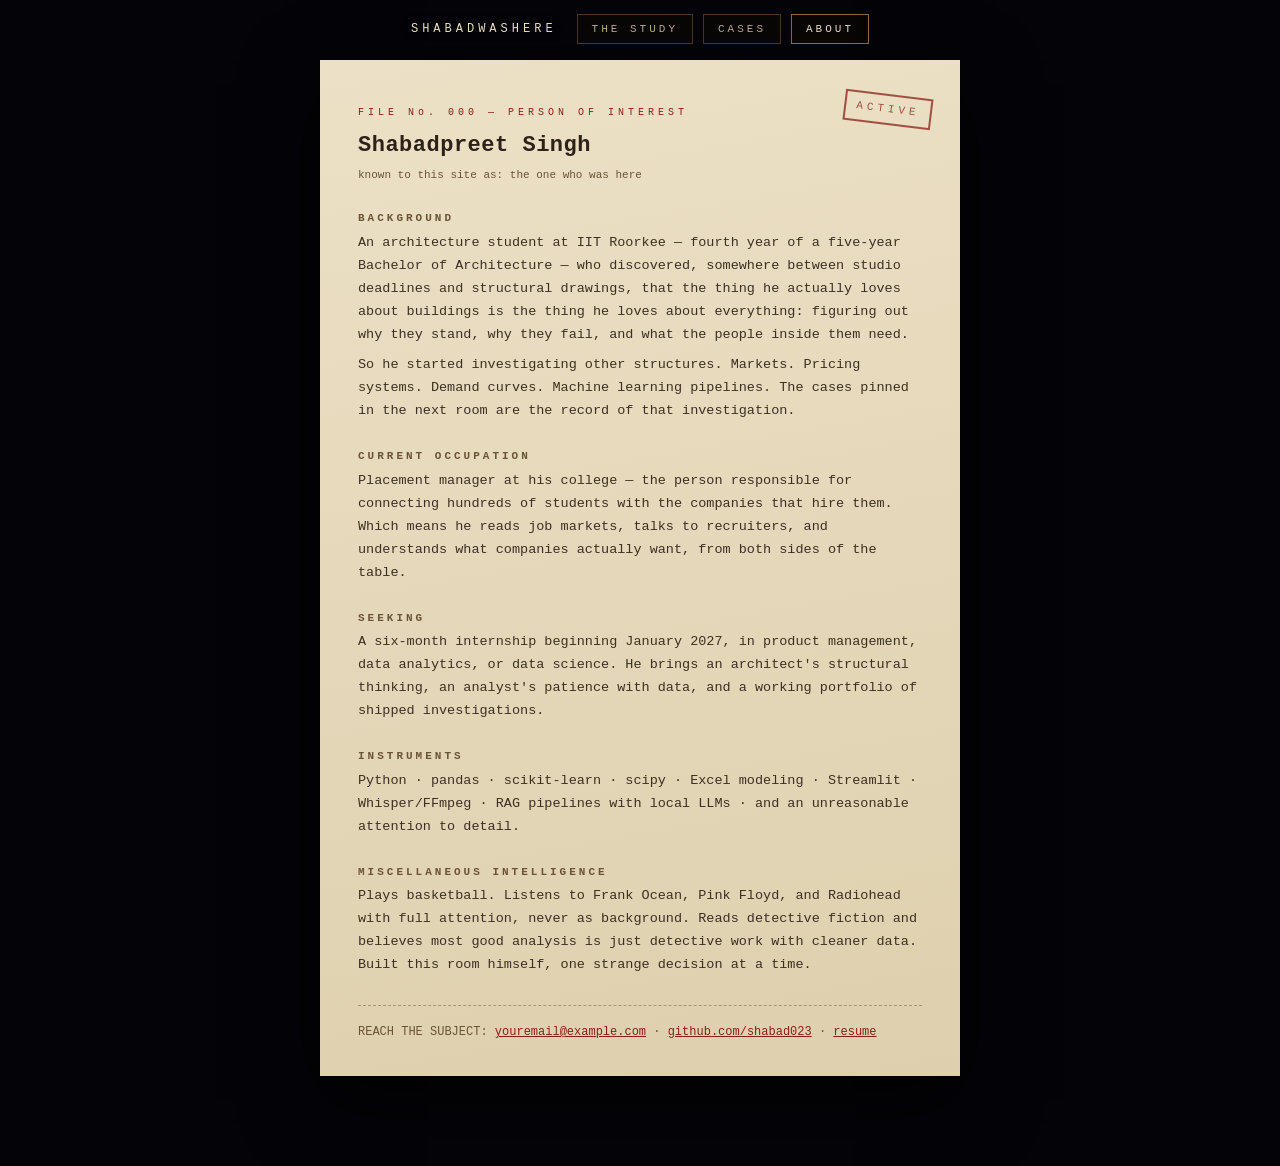
==== about.html @ fcd21586 "Added 2 pages" ====
<!DOCTYPE html>
<html lang="en">
<head>
<meta charset="UTF-8">
<title>about — shabadwashere</title>
<meta name="viewport" content="width=device-width, initial-scale=1.0">
<style>
  * { margin: 0; padding: 0; box-sizing: border-box;
      cursor: url('magnifier.png') 12 12, auto; }
  html, body {
    min-height: 100%;
    background: #040308;
    font-family: 'Courier New', monospace;
    color: #b9a890;
  }
  body { padding: 60px 16px 90px; display: flex; justify-content: center; }

  /* ---- NAV ---- */
    .nav {
    position: fixed;
    top: 14px; left: 50%;
    transform: translateX(-50%);
    z-index: 20;
    display: flex; gap: 10px;
    align-items: center;
  }
  .wordmark {
    font-size: 12px; letter-spacing: 4px;
    color: #e8dcc0;
    padding: 8px 10px 8px 0;
    text-shadow: 0 0 8px #000;
    white-space: nowrap;
  }
  .nav-link {
    font-family: 'Courier New', monospace;
    font-size: 11px; letter-spacing: 3px;
    color: #b9a890;
    background: rgba(10,7,5,0.72);
    border: 1px solid #4a3526;
    padding: 8px 14px;
    text-decoration: none;
    display: inline-block;
    transition: color 0.25s ease, border-color 0.25s ease;
  }
  .nav-link:hover { color: #e8dcc0; border-color: #8a6a48; }
  .nav-link.current { color: #e8dcc0; border-color: #8a6a48; }

  /* ---- THE DOSSIER ---- */
  .dossier {
    position: relative;
    width: min(94vw, 640px);
    background: linear-gradient(170deg, #ece0c6 0%, #ded0ae 100%);
    color: #2c2218;
    padding: 44px 38px 34px;
    box-shadow: 0 24px 70px rgba(0,0,0,0.85);
    font-size: 13.5px;
    line-height: 1.7;
  }
  .dossier .file-no { font-size: 10px; letter-spacing: 4px; color: #8a2018; }
  .dossier h1 { font-size: 22px; margin: 6px 0 2px; letter-spacing: 0.5px; }
  .dossier .alias { font-size: 11px; color: #6a5436; margin-bottom: 4px; }
  .dossier .stamp {
    position: absolute; top: 34px; right: 28px;
    font-size: 11px; letter-spacing: 4px;
    color: #8a2018; border: 2px solid #8a2018;
    padding: 4px 10px; transform: rotate(7deg); opacity: 0.75;
  }
  .dossier h4 {
    margin: 24px 0 4px;
    font-size: 11px; letter-spacing: 3px;
    color: #6a5436;
  }
  .dossier p { color: #3c3022; margin-bottom: 8px; }
  .dossier .contact {
    margin-top: 28px; padding-top: 16px;
    border-top: 1px dashed #a89674;
    font-size: 12px; color: #6a5436;
  }
  .dossier .contact a { color: #8a2018; }
</style>
</head>
<body>

<div class="dossier">
  <div class="file-no">FILE No. 000 — PERSON OF INTEREST</div>
  <h1>Shabadpreet Singh</h1>
  <div class="alias">known to this site as: the one who was here</div>
  <div class="stamp">ACTIVE</div>

  <h4>BACKGROUND</h4>
  <p>An architecture student at IIT Roorkee — fourth year of a five-year Bachelor of Architecture — who discovered, somewhere between studio deadlines and structural drawings, that the thing he actually loves about buildings is the thing he loves about everything: figuring out why they stand, why they fail, and what the people inside them need.</p>
  <p>So he started investigating other structures. Markets. Pricing systems. Demand curves. Machine learning pipelines. The cases pinned in the next room are the record of that investigation.</p>

  <h4>CURRENT OCCUPATION</h4>
  <p>Placement manager at his college — the person responsible for connecting hundreds of students with the companies that hire them. Which means he reads job markets, talks to recruiters, and understands what companies actually want, from both sides of the table.</p>

  <h4>SEEKING</h4>
  <p>A six-month internship beginning January 2027, in product management, data analytics, or data science. He brings an architect's structural thinking, an analyst's patience with data, and a working portfolio of shipped investigations.</p>

  <h4>INSTRUMENTS</h4>
  <p>Python · pandas · scikit-learn · scipy · Excel modeling · Streamlit · Whisper/FFmpeg · RAG pipelines with local LLMs · and an unreasonable attention to detail.</p>

  <h4>MISCELLANEOUS INTELLIGENCE</h4>
  <p>Plays basketball. Listens to Frank Ocean, Pink Floyd, and Radiohead with full attention, never as background. Reads detective fiction and believes most good analysis is just detective work with cleaner data. Built this room himself, one strange decision at a time.</p>

  <div class="contact">
    REACH THE SUBJECT:
    <a href="mailto:youremail@example.com">youremail@example.com</a> ·
    <a href="https://github.com/shabad023" target="_blank" rel="noopener">github.com/shabad023</a> ·
    <a href="resume.pdf" target="_blank" rel="noopener">resume</a>
  </div>
</div>

<div class="nav">
  <span class="wordmark">SHABADWASHERE</span>
  <a class="nav-link" href="index.html">THE STUDY</a>
  <a class="nav-link" href="cases.html">CASES</a>
  <a class="nav-link current" href="about.html">ABOUT</a>
</div>

</body>
</html>
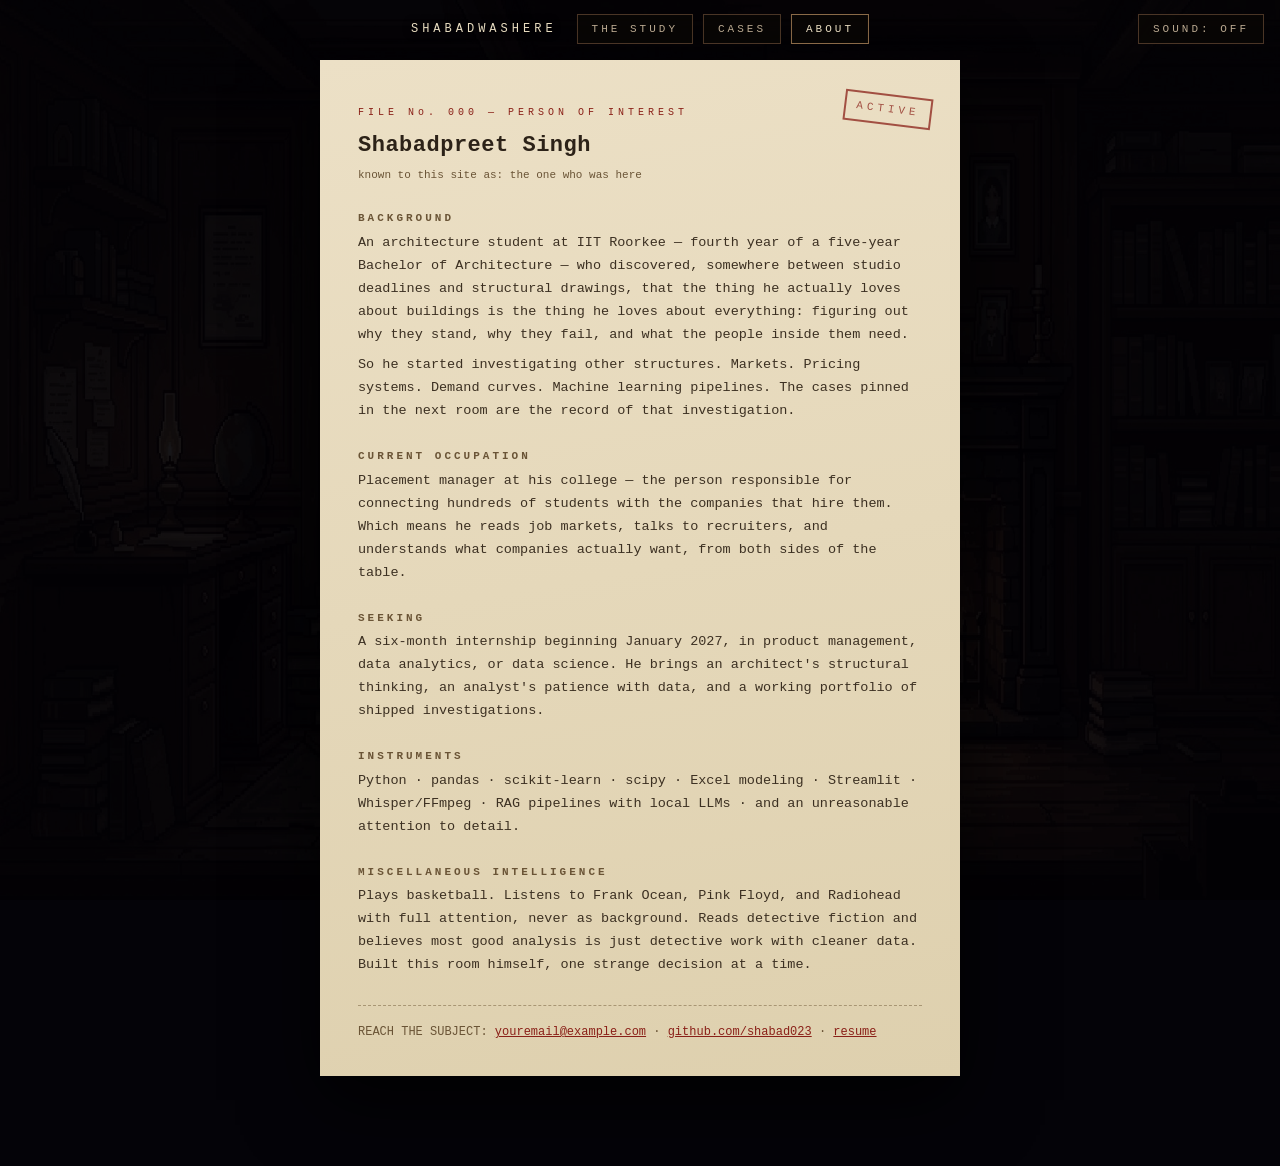
==== commit 46624c0d: "Will understand before proceeding forward" ====
--- a/about.html
+++ b/about.html
@@ -4,6 +4,7 @@
 <meta charset="UTF-8">
 <title>about — shabadwashere</title>
 <meta name="viewport" content="width=device-width, initial-scale=1.0">
+<link rel="stylesheet" href="room.css">
 <style>
   * { margin: 0; padding: 0; box-sizing: border-box;
       cursor: url('magnifier.png') 12 12, auto; }
@@ -13,10 +14,17 @@
     font-family: 'Courier New', monospace;
     color: #b9a890;
   }
-  body { padding: 60px 16px 90px; display: flex; justify-content: center; }
+  .page {
+    position: relative;
+    z-index: 2;
+    min-height: 100vh;
+    padding: 60px 16px 90px;
+    display: flex;
+    justify-content: center;
+  }
 
   /* ---- NAV ---- */
-    .nav {
+  .nav {
     position: fixed;
     top: 14px; left: 50%;
     transform: translateX(-50%);
@@ -31,11 +39,21 @@
     text-shadow: 0 0 8px #000;
     white-space: nowrap;
   }
+  .sound-nav {
+    position: fixed;
+    top: 14px; right: 16px;
+    z-index: 20;
+  }
+  .sound-nav .nav-link {
+    appearance: none;
+    -webkit-appearance: none;
+    cursor: url('magnifier.png') 12 12, auto;
+  }
   .nav-link {
     font-family: 'Courier New', monospace;
     font-size: 11px; letter-spacing: 3px;
     color: #b9a890;
-    background: rgba(10,7,5,0.72);
+    background: rgba(10, 7, 5, 0.72);
     border: 1px solid #4a3526;
     padding: 8px 14px;
     text-decoration: none;
@@ -49,6 +67,7 @@
   .dossier {
     position: relative;
     width: min(94vw, 640px);
+    height: fit-content;
     background: linear-gradient(170deg, #ece0c6 0%, #ded0ae 100%);
     color: #2c2218;
     padding: 44px 38px 34px;
@@ -81,36 +100,16 @@
 </head>
 <body>
 
-<div class="dossier">
-  <div class="file-no">FILE No. 000 — PERSON OF INTEREST</div>
-  <h1>Shabadpreet Singh</h1>
-  <div class="alias">known to this site as: the one who was here</div>
-  <div class="stamp">ACTIVE</div>
+<!-- Dimmed room behind everything -->
+<div class="viewport room-dim" id="room-root"></div>
+<div class="room-veil"></div>
 
-  <h4>BACKGROUND</h4>
-  <p>An architecture student at IIT Roorkee — fourth year of a five-year Bachelor of Architecture — who discovered, somewhere between studio deadlines and structural drawings, that the thing he actually loves about buildings is the thing he loves about everything: figuring out why they stand, why they fail, and what the people inside them need.</p>
-  <p>So he started investigating other structures. Markets. Pricing systems. Demand curves. Machine learning pipelines. The cases pinned in the next room are the record of that investigation.</p>
-
-  <h4>CURRENT OCCUPATION</h4>
-  <p>Placement manager at his college — the person responsible for connecting hundreds of students with the companies that hire them. Which means he reads job markets, talks to recruiters, and understands what companies actually want, from both sides of the table.</p>
-
-  <h4>SEEKING</h4>
-  <p>A six-month internship beginning January 2027, in product management, data analytics, or data science. He brings an architect's structural thinking, an analyst's patience with data, and a working portfolio of shipped investigations.</p>
-
-  <h4>INSTRUMENTS</h4>
-  <p>Python · pandas · scikit-learn · scipy · Excel modeling · Streamlit · Whisper/FFmpeg · RAG pipelines with local LLMs · and an unreasonable attention to detail.</p>
-
-  <h4>MISCELLANEOUS INTELLIGENCE</h4>
-  <p>Plays basketball. Listens to Frank Ocean, Pink Floyd, and Radiohead with full attention, never as background. Reads detective fiction and believes most good analysis is just detective work with cleaner data. Built this room himself, one strange decision at a time.</p>
-
-  <div class="contact">
-    REACH THE SUBJECT:
-    <a href="mailto:youremail@example.com">youremail@example.com</a> ·
-    <a href="https://github.com/shabad023" target="_blank" rel="noopener">github.com/shabad023</a> ·
-    <a href="resume.pdf" target="_blank" rel="noopener">resume</a>
-  </div>
+<!-- Top-right SOUND -->
+<div class="sound-nav">
+  <button id="navSound" class="nav-link">SOUND: OFF</button>
 </div>
 
+<!-- Top-center nav -->
 <div class="nav">
   <span class="wordmark">SHABADWASHERE</span>
   <a class="nav-link" href="index.html">THE STUDY</a>
@@ -118,5 +117,47 @@
   <a class="nav-link current" href="about.html">ABOUT</a>
 </div>
 
+<!-- Page content -->
+<div class="page">
+  <div class="dossier">
+    <div class="file-no">FILE No. 000 — PERSON OF INTEREST</div>
+    <h1>Shabadpreet Singh</h1>
+    <div class="alias">known to this site as: the one who was here</div>
+    <div class="stamp">ACTIVE</div>
+
+    <h4>BACKGROUND</h4>
+    <p>An architecture student at IIT Roorkee — fourth year of a five-year Bachelor of Architecture — who discovered, somewhere between studio deadlines and structural drawings, that the thing he actually loves about buildings is the thing he loves about everything: figuring out why they stand, why they fail, and what the people inside them need.</p>
+    <p>So he started investigating other structures. Markets. Pricing systems. Demand curves. Machine learning pipelines. The cases pinned in the next room are the record of that investigation.</p>
+
+    <h4>CURRENT OCCUPATION</h4>
+    <p>Placement manager at his college — the person responsible for connecting hundreds of students with the companies that hire them. Which means he reads job markets, talks to recruiters, and understands what companies actually want, from both sides of the table.</p>
+
+    <h4>SEEKING</h4>
+    <p>A six-month internship beginning January 2027, in product management, data analytics, or data science. He brings an architect's structural thinking, an analyst's patience with data, and a working portfolio of shipped investigations.</p>
+
+    <h4>INSTRUMENTS</h4>
+    <p>Python · pandas · scikit-learn · scipy · Excel modeling · Streamlit · Whisper/FFmpeg · RAG pipelines with local LLMs · and an unreasonable attention to detail.</p>
+
+    <h4>MISCELLANEOUS INTELLIGENCE</h4>
+    <p>Plays basketball. Listens to Frank Ocean, Pink Floyd, and Radiohead with full attention, never as background. Reads detective fiction and believes most good analysis is just detective work with cleaner data. Built this room himself, one strange decision at a time.</p>
+
+    <div class="contact">
+      REACH THE SUBJECT:
+      <a href="mailto:youremail@example.com">youremail@example.com</a> ·
+      <a href="https://github.com/shabad023" target="_blank" rel="noopener">github.com/shabad023</a> ·
+      <a href="resume.pdf" target="_blank" rel="noopener">resume</a>
+    </div>
+  </div>
+</div>
+
+<!-- Audio (shared) -->
+<audio id="bgm" src="soundtrack.mp3" loop preload="none"></audio>
+<audio id="fireSnd" src="fire.mp3" loop preload="none"></audio>
+<audio id="thunderSnd" src="thunder.mp3" loop preload="none"></audio>
+<audio id="lightningSnd" src="lightning.mp3" preload="auto"></audio>
+
+<script src="room.js"></script>
+<script src="sound.js"></script>
+
 </body>
 </html>
--- a/room.css
+++ b/room.css
@@ -0,0 +1,295 @@
+/* ==========================================================
+   room.css — the shared room rendering layer.
+   Used by index.html (full life) and by cases.html + about.html
+   (dimmed to "lights out" state via the .room-dim class on the
+   .viewport). Every animation, position, and effect lives here.
+   ========================================================== */
+.viewport {
+  position: fixed; inset: 0;
+  display: flex;
+  align-items: center;
+  justify-content: center;
+  overflow: hidden;
+  z-index: 0;
+  /* The room is an atmospheric backdrop, not a document. Disable
+     selection on it so Cmd-A / drag-highlight doesn't reveal the
+     individual sprite layers as crisp un-dimmed rectangles. */
+  user-select: none;
+  -webkit-user-select: none;
+  -webkit-touch-callout: none;
+}
+#stage {
+  position: relative;
+  user-select: none;
+  -webkit-user-select: none;
+}
+.room-img {
+  width: 100%; height: 100%;
+  display: block;
+  image-rendering: pixelated; image-rendering: crisp-edges;
+  user-select: none; -webkit-user-drag: none;
+}
+
+/* ===== LIVING EFFECTS — positioned in % of the stage ===== */
+.fx { position: absolute; pointer-events: none; }
+
+/* Fire glows: layered flicker at different rhythms */
+.fire-glow {
+  left: 63%; top: 46%; width: 18%; height: 38%;
+  background: radial-gradient(ellipse at center,
+    rgba(255,150,50,0.30) 0%, rgba(255,110,30,0.15) 45%, transparent 72%);
+  mix-blend-mode: screen;
+  animation: flickA 2.1s ease-in-out infinite;
+}
+.fire-glow2 {
+  left: 64.5%; top: 49%; width: 15%; height: 32%;
+  background: radial-gradient(ellipse at center,
+    rgba(255,190,80,0.26) 0%, rgba(255,140,40,0.10) 50%, transparent 75%);
+  mix-blend-mode: screen;
+  animation: flickB 1.3s ease-in-out infinite;
+}
+@keyframes flickA {
+  0%, 100% { opacity: 0.85; transform: scale(1); }
+  25%      { opacity: 1.0;  transform: scale(1.02); }
+  50%      { opacity: 0.78; transform: scale(0.99); }
+  75%      { opacity: 0.95; transform: scale(1.01); }
+}
+@keyframes flickB {
+  0%, 100% { opacity: 0.7;  transform: scale(1); }
+  33%      { opacity: 1.0;  transform: scale(1.04); }
+  66%      { opacity: 0.62; transform: scale(0.98); }
+}
+
+/* Firelight breathing across the man and the floor */
+.room-glow {
+  left: 40%; top: 30%; width: 42%; height: 65%;
+  background: radial-gradient(ellipse at 70% 60%,
+    rgba(255,140,50,0.09) 0%, transparent 70%);
+  mix-blend-mode: screen;
+  animation: breatheGlow 3.4s ease-in-out infinite;
+}
+@keyframes breatheGlow {
+  0%, 100% { opacity: 0.75; } 50% { opacity: 1.0; }
+}
+
+/* Embers — created by JS */
+.ember {
+  position: absolute;
+  width: 3px; height: 3px;
+  background: #ffb050; border-radius: 50%;
+  opacity: 0;
+  box-shadow: 0 0 4px rgba(255,150,60,0.8);
+  animation: emberRise linear infinite;
+}
+@keyframes emberRise {
+  0%   { opacity: 0;   transform: translateY(0) translateX(0); }
+  12%  { opacity: 0.9; }
+  60%  { opacity: 0.5; }
+  100% { opacity: 0;   transform: translateY(-90px) translateX(8px); }
+}
+
+/* The rocking chair — sprite over an under-patch */
+.man-under, .man-sprite {
+  left: 48.106%; top: 36.905%;
+  width: 21.622%; height: 53.943%;
+  background-repeat: no-repeat;
+  background-size: 100% 100%;
+  image-rendering: pixelated; image-rendering: crisp-edges;
+}
+.man-under  { background-image: url('man_under.png'); }
+.man-sprite {
+  background-image: url('man_sprite.png');
+  transform-origin: 40.3% 98.8%;
+  animation: manRock 2.6s ease-in-out infinite alternate;
+}
+@keyframes manRock {
+  from { transform: rotate(0.45deg); }
+  to   { transform: rotate(-0.45deg); }
+}
+
+/* Oil lamp: tight shimmer + breathing desk pool */
+.lamp-glow {
+  left: 10.5%; top: 40%; width: 5.5%; height: 14%;
+  background: radial-gradient(ellipse at center,
+    rgba(255,200,110,0.32) 0%, rgba(255,160,60,0.14) 50%, transparent 75%);
+  mix-blend-mode: screen;
+  animation: lampShimmer 0.7s ease-in-out infinite;
+}
+.lamp-pool {
+  left: 8%; top: 51%; width: 10%; height: 11%;
+  background: radial-gradient(ellipse at center,
+    rgba(255,180,90,0.10) 0%, transparent 70%);
+  mix-blend-mode: screen;
+  animation: lampPool 2.8s ease-in-out infinite;
+}
+@keyframes lampShimmer {
+  0%, 100% { opacity: 0.8;  transform: scale(1); }
+  30%      { opacity: 1.0;  transform: scale(1.03); }
+  55%      { opacity: 0.72; transform: scale(0.985); }
+  80%      { opacity: 0.92; transform: scale(1.015); }
+}
+@keyframes lampPool {
+  0%, 100% { opacity: 0.7; } 50% { opacity: 1.0; }
+}
+
+/* Globe: static (no rotation) */
+.globe-spin {
+  display: none;
+}
+
+/* The clean-glass patch (no painted rain) */
+.window-clean {
+  left: 27.53%; top: 18.75%;
+  width: 10.259%; height: 43.527%;
+  background-image: url('window_clean.png');
+  background-repeat: no-repeat;
+  background-size: 100% 100%;
+  image-rendering: pixelated; image-rendering: crisp-edges;
+}
+
+/* Lightning over the window: one smooth swell, no strobe */
+.lightning {
+  left: 27.53%; top: 18.75%; width: 10.259%; height: 43.527%;
+  mix-blend-mode: screen;
+  opacity: 0;
+}
+.lightning.strike { animation: lightningSwell 1.25s ease-in-out; }
+@keyframes lightningSwell {
+  0%   { opacity: 0; background: radial-gradient(ellipse at 50% 35%, rgba(215,228,255,0.45) 0%, rgba(190,205,245,0.18) 60%, transparent 100%); }
+  35%  { opacity: 1; }
+  100% { opacity: 0; background: radial-gradient(ellipse at 50% 35%, rgba(215,228,255,0.45) 0%, rgba(190,205,245,0.18) 60%, transparent 100%); }
+}
+.room-flash {
+  position: fixed; inset: 0;
+  background: rgba(190,205,240,0);
+  pointer-events: none; z-index: 7;
+}
+.room-flash.swell { animation: thunderSwell 1.6s ease-in-out; }
+@keyframes thunderSwell {
+  0%   { background: rgba(190,205,240,0); }
+  35%  { background: rgba(190,205,240,0.045); }
+  100% { background: rgba(190,205,240,0); }
+}
+
+/* Foot tap: floor patch beneath + shoe sprite pivoting at the heel */
+.foot-floor, .foot-sprite {
+  left: 62.34%; top: 82.44%;
+  width: 4.735%; height: 7.961%;
+  background-repeat: no-repeat;
+  background-size: 100% 100%;
+  image-rendering: pixelated; image-rendering: crisp-edges;
+}
+.foot-floor  { background-image: url('shoe_floor.png'); }
+.foot-sprite {
+  background-image: url('shoe_sprite.png');
+  transform-origin: 10.7% 84.1%;
+  animation: footTapIdle 3.6s ease-in-out infinite;
+}
+body.music-on .foot-sprite {
+  animation: footTapBeat var(--beat, 1.33s) linear infinite;
+}
+@keyframes footTapIdle {
+  0%, 84%  { transform: rotate(0deg); }
+  87.5%    { transform: rotate(-4.5deg); }
+  91%      { transform: rotate(0deg); }
+  93.5%    { transform: rotate(-2.2deg); }
+  96%      { transform: rotate(0deg); }
+  100%     { transform: rotate(0deg); }
+}
+@keyframes footTapBeat {
+  0%, 55%  { transform: rotate(0deg); }
+  75%      { transform: rotate(-4.5deg); }
+  95%      { transform: rotate(0deg); }
+  100%     { transform: rotate(0deg); }
+}
+
+/* Tea steam: erase the painted squiggle, three live wisps rise */
+.steam-patch {
+  left: 47.47%; top: 54.46%;
+  width: 4.009%; height: 9.003%;
+  background-image: url('steam_patch.png');
+  background-repeat: no-repeat;
+  background-size: 100% 100%;
+  image-rendering: pixelated; image-rendering: crisp-edges;
+}
+.steam {
+  position: absolute;
+  left: 49.5%; top: 60.8%;
+  width: 7px; height: 12px;
+  border-radius: 50%;
+  background: rgba(225,215,205,0.45);
+  filter: blur(3px);
+  opacity: 0;
+  pointer-events: none;
+  animation: steamRise ease-out infinite;
+}
+.steam.s1 { animation-duration: 3.2s; animation-delay: 0s;   margin-left: -3px; }
+.steam.s2 { animation-duration: 4.1s; animation-delay: 1.3s; margin-left: 2px; }
+.steam.s3 { animation-duration: 3.6s; animation-delay: 2.4s; margin-left: 0px; }
+@keyframes steamRise {
+  0%   { transform: translate(0, 0) scale(0.6);       opacity: 0; }
+  18%  { opacity: 0.45; }
+  50%  { transform: translate(3px, -16px) scale(1.0); opacity: 0.3; }
+  100% { transform: translate(-3px, -34px) scale(1.6); opacity: 0; }
+}
+
+/* Rain outside the window: each glass pane has its own clipping
+   box, so streaks can never spill onto the wooden muntins between
+   panes or escape onto the outer frame. The 12 pane boxes are
+   created by JS using measured pane coordinates. */
+.drop-box {
+  position: absolute;
+  overflow: hidden;
+  pointer-events: none;
+}
+.droplet {
+  position: absolute;
+  width: 1.5px; height: 13px;
+  background: linear-gradient(to bottom,
+    rgba(205,222,248,0) 0%,
+    rgba(205,222,248,0.42) 100%);
+  opacity: 0;
+  animation-name: rainFallPane;
+  animation-timing-function: linear;
+  animation-iteration-count: infinite;
+}
+@keyframes rainFallPane {
+  0%   { transform: translate(0, -14px) rotate(-20deg);      opacity: 0; }
+  6%   { opacity: 0.5; }
+  92%  { opacity: 0.5; }
+  100% { transform: translate(3.9vh, 10.6vh) rotate(-20deg); opacity: 0; }
+}
+
+/* ==========================================================
+   LIGHTS OUT (cases/about) — the room is here, but dimmed
+   to near-black. Only the lightning and the storm beyond the
+   window remain visible, washing the room in pale flashes.
+   ========================================================== */
+.viewport.room-dim {
+  filter: brightness(0.18) saturate(0.55);
+}
+.viewport.room-dim .fire-glow,
+.viewport.room-dim .fire-glow2,
+.viewport.room-dim .room-glow,
+.viewport.room-dim .ember,
+.viewport.room-dim .lamp-glow,
+.viewport.room-dim .lamp-pool,
+.viewport.room-dim .steam,
+.viewport.room-dim .globe-spin {
+  display: none;
+}
+/* Pull the lightning UP, above the brightness filter, so the
+   strikes still feel bright against the dimmed room. */
+.viewport.room-dim .lightning,
+.viewport.room-dim .drop-box {
+  filter: brightness(2.4);
+}
+
+/* A dark veil that sits over the room (under the page content)
+   so the content is readable. Inserted by every static page. */
+.room-veil {
+  position: fixed; inset: 0;
+  background: rgba(4, 3, 8, 0.55);
+  z-index: 1;
+  pointer-events: none;
+}
